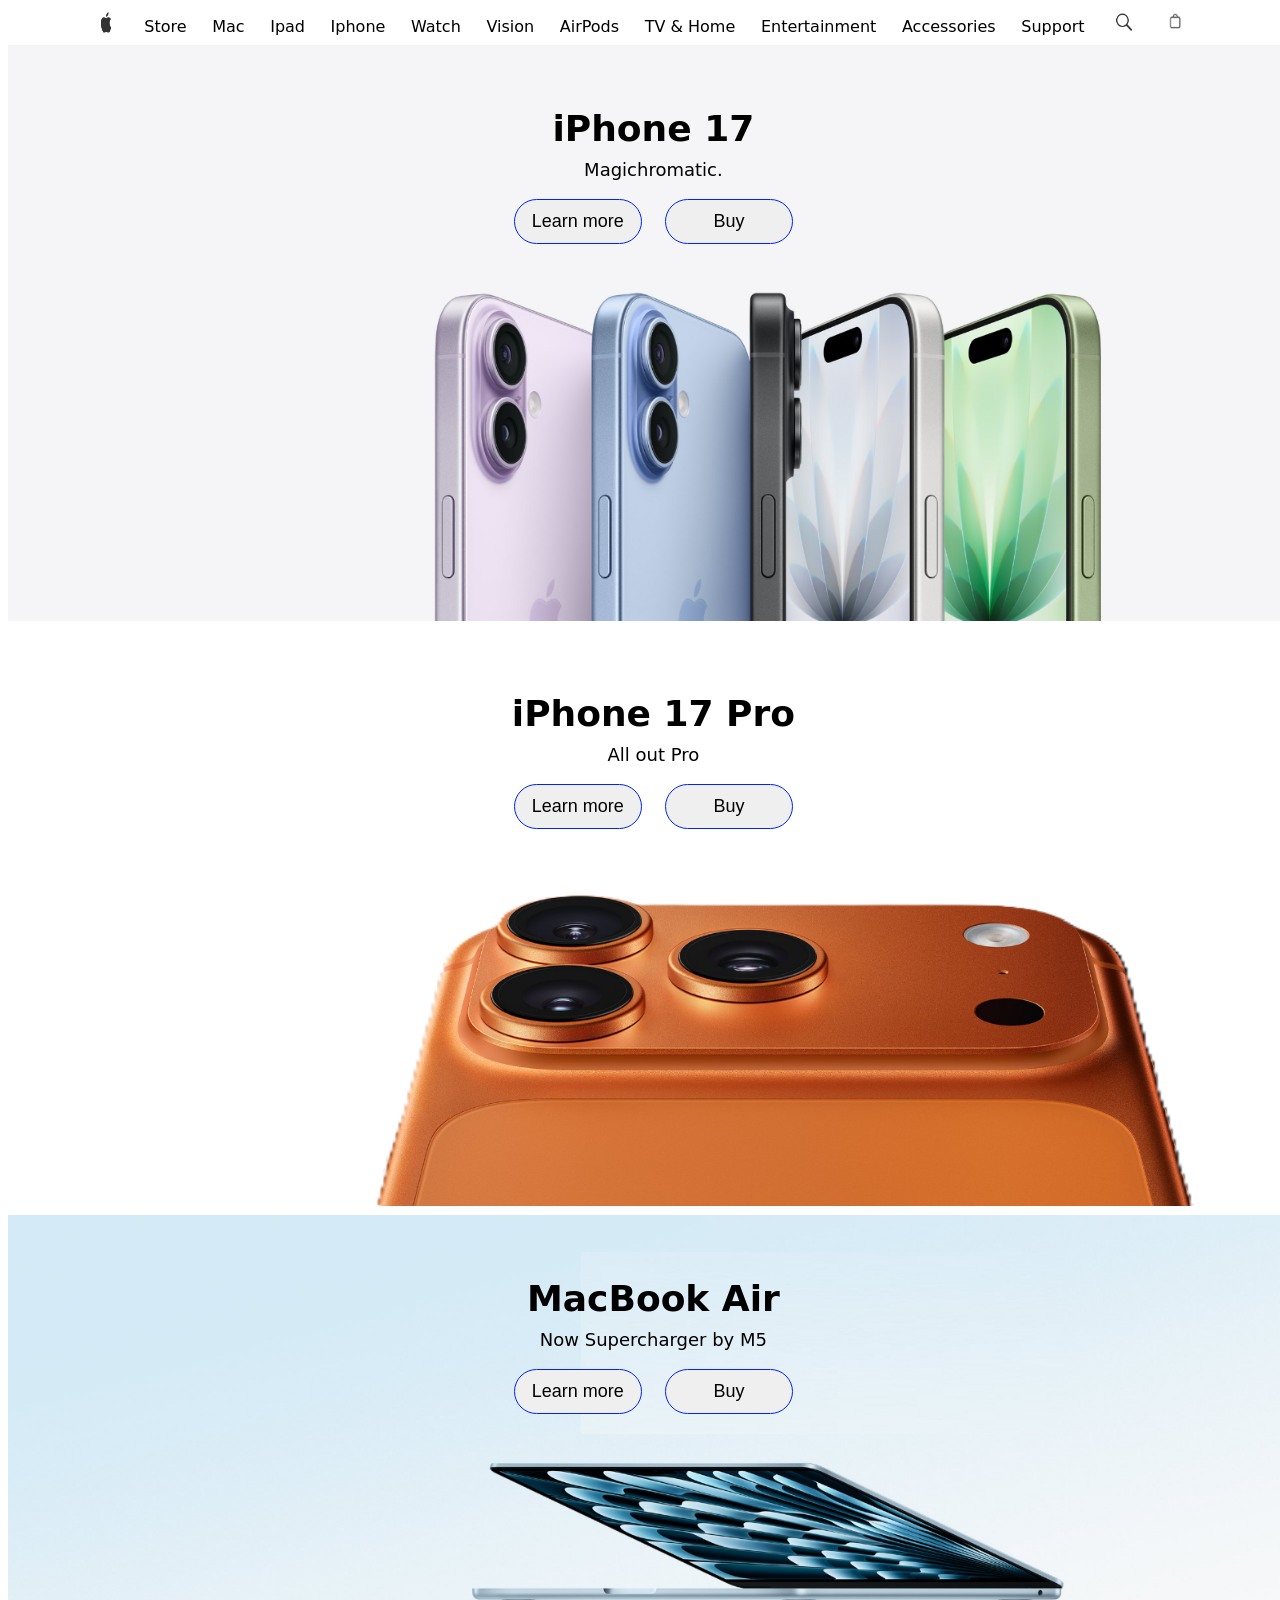
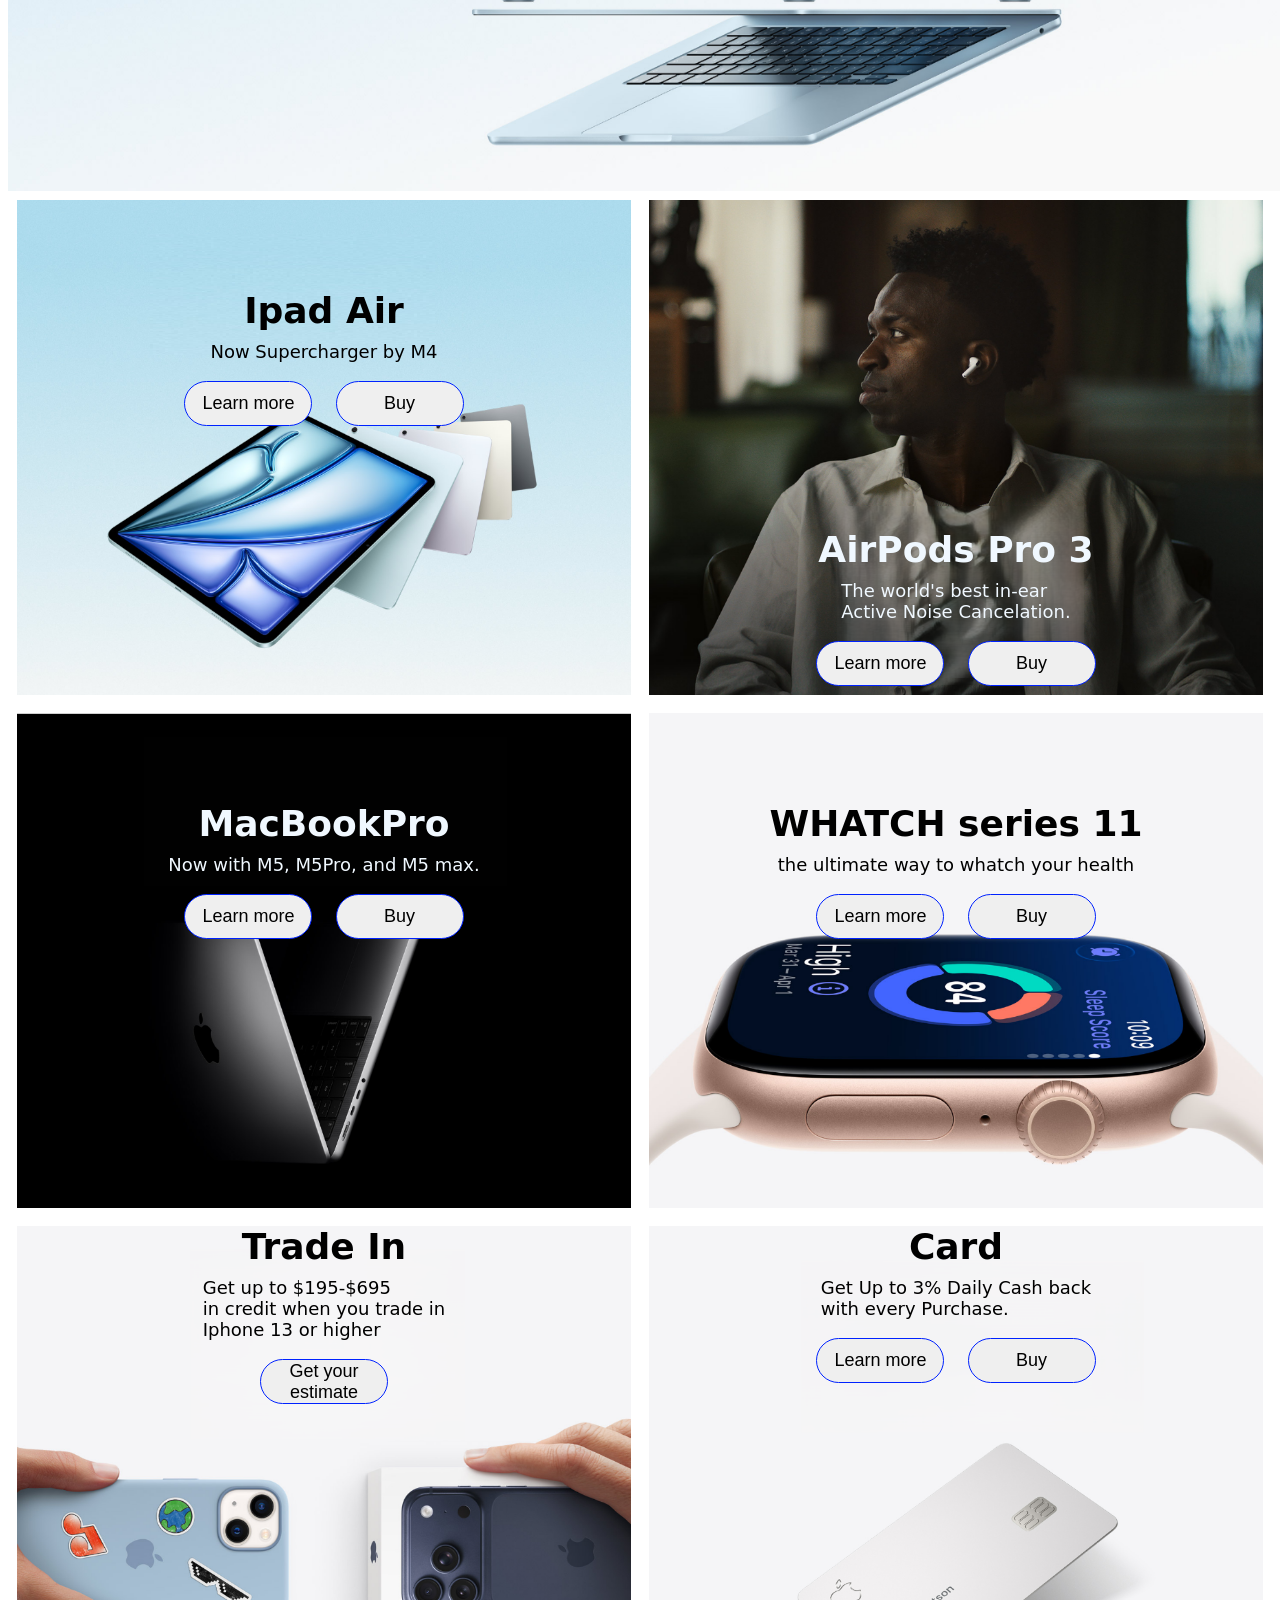
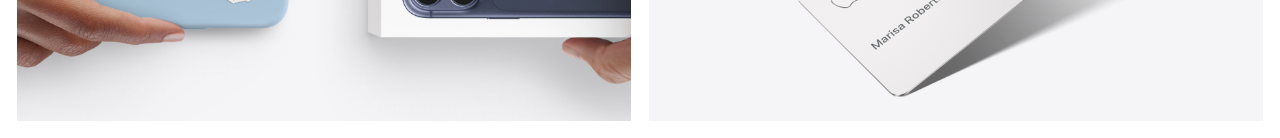
==== index.html @ b1826f2d "add all of" ====
<!doctype html>
<html lang="en">
  <head>
    <meta charset="UTF-8" />
    <meta name="viewport" content="width=device-width, initial-scale=1.0" />
    <title>Apple Colne</title>
    <link rel="stylesheet" href="./sytle.css" />
  </head>
  <body>
    <div class="navbar">
      <img src="./Apple.png" alt="" />
      <a href="">Store</a>
      <a href="">Mac</a>
      <a href="">Ipad</a>
      <a href="">Iphone</a>
      <a href="">Watch</a><a href="">Vision</a>
      <a href="">AirPods</a>
      <a href="">TV & Home</a>
      <a href="">Entertainment</a>
      <a href="">Accessories</a>
      <a href="">Support</a>
      <img src="./search.png" alt="" />
      <img src="./Shop.png" alt="" />
    </div>
    <div class="asosiy01">
      <h1>iPhone 17</h1>
      <p>Magichromatic.</p>
      <div class="button">
        <button>Learn more</button>
        <button>Buy</button>
      </div>
    </div>
    <div class="asosiy02">
      <h1>iPhone 17 Pro</h1>
      <p>All out Pro</p>
      <div class="button">
        <button>Learn more</button>
        <button>Buy</button>
      </div>
    </div>
    <div class="asosiy03">
      <h1>MacBook Air</h1>
      <p>Now Supercharger by M5</p>
      <div class="button">
        <button>Learn more</button>
        <button>Buy</button>
      </div>
    </div>
    <div class="bannerX2">
      <div class="banner1">
        <h1>Ipad Air</h1>
        <p>Now Supercharger by M4</p>
        <div class="button">
          <button>Learn more</button>
          <button>Buy</button>
        </div>
      </div>

      <div class="banner2">
        <h1>AirPods Pro 3</h1>
        <p>
          The world's best in-ear <br />
          Active Noise Cancelation.
        </p>
        <div class="button">
          <button>Learn more</button>
          <button>Buy</button>
        </div>
      </div>
    </div>
    <div class="bannerX2">
      <div class="banner3">
        <h1>MacBookPro</h1>
        <p>Now with M5, M5Pro, and M5 max.</p>
        <div class="button">
          <button>Learn more</button>
          <button>Buy</button>
        </div>
      </div>

      <div class="banner4">
        <h1><b>WHATCH</b> series 11</h1>
        <p>the ultimate way to whatch your health</p>
        <div class="button">
          <button>Learn more</button>
          <button>Buy</button>
        </div>
      </div>
    </div>
    <div class="bannerX2">
      <div class="banner5">
        <h1>Trade In</h1>
        <p>
          Get up to $195-$695 <br />
          in credit when you trade in <br />
          Iphone 13 or higher
        </p>
        <div class="button">
          <button>Get your estimate</button>
        </div>
      </div>

      <div class="banner6">
        <h1><b>Card</b></h1>
        <p>
          Get Up to 3% Daily Cash back <br />
          with every Purchase.
        </p>
        <div class="button">
          <button>Learn more</button>
          <button>Buy</button>
        </div>
      </div>
    </div>
  </body>
</html>
---- sytle.css ----
body {
  font-family:
    system-ui,
    -apple-system,
    BlinkMacSystemFont,
    "Segoe UI",
    Roboto,
    Oxygen,
    Ubuntu,
    Cantarell,
    "Open Sans",
    "Helvetica Neue",
    sans-serif;
}
.navbar {
  display: flex;
  gap: 2vw;
  justify-content: center;
}
.navbar img {
  width: 2vw;
  height: 3vh;
}
.navbar a {
  margin-top: 1vh;
  text-decoration: none;
  color: black;
}
.asosiy01 {
  margin-top: 1vh;
  width: 91vw;
  height: 50vh;
  background-image: url(./01.png);
  background-repeat: no-repeat;
  background-size: cover;
  display: flex;
  flex-direction: column;
  align-items: center;

  padding: 7vh;
}
h1 {
  font-size: 4vh;
  margin: 0px;
}
p {
  margin: 10px;
  font-size: 2vh;
}

button {
  width: 10vw;
  height: 5vh;
  border-radius: 40vh;
  border: 1px solid rgb(0, 34, 255);
  margin: 1vh;
  font-size: 2vh;
}
button:hover {
  background-color: blue;
  color: azure;
}

.asosiy02 {
  margin-top: 1vh;
  width: 91vw;
  height: 50vh;
  background-image: url(./02.png);
  background-repeat: no-repeat;
  background-size: cover;
  display: flex;
  flex-direction: column;
  align-items: center;

  padding: 7vh;
}

.asosiy03 {
  margin-top: 1vh;
  width: 91vw;
  height: 50vh;
  background-image: url(./03.png);
  background-repeat: no-repeat;
  background-size: cover;
  display: flex;
  flex-direction: column;
  align-items: center;

  padding: 7vh;
}
.bannerX2 {
  display: flex;
}
.banner1 {
  margin: 1vh;
  width: 50%;
  height: 45vh;
  background-image: url(./04.png);
  background-repeat: no-repeat;
  background-size: cover;
  background-position: center;
  display: flex;
  flex-direction: column;
  align-items: center;
  padding-top: 10vh;
}
.banner2 {
  margin: 1vh;
  width: 50%;
  height: 45vh;
  background-image: url(./05.png);
  background-repeat: no-repeat;
  background-size: cover;
  background-position: center;
  display: flex;
  flex-direction: column;
  align-items: center;
  padding-top: 10vh;
  justify-content: end;
  color: aliceblue;
}
.banner3 {
  margin: 1vh;
  width: 50%;
  height: 45vh;
  background-image: url(./06.png);
  background-repeat: no-repeat;
  background-size: cover;
  background-position: center;
  display: flex;
  flex-direction: column;
  align-items: center;
  padding-top: 10vh;
  justify-content: start;
  color: aliceblue;
}
.banner4 {
  margin: 1vh;
  width: 50%;
  height: 45vh;
  background-image: url(./07.png);
  background-repeat: no-repeat;
  background-size: cover;
  background-position: center;
  display: flex;
  flex-direction: column;
  align-items: center;
  padding-top: 10vh;
}
.banner5 {
  margin: 1vh;
  width: 50%;
  height: 55vh;
  background-image: url(./08.png);
  background-repeat: no-repeat;
  background-size: cover;
  background-position: center;
  display: flex;
  flex-direction: column;
  align-items: center;
}
.banner6 {
  margin: 1vh;
  width: 50%;
  height: 55vh;
  background-image: url(./09.png);
  background-repeat: no-repeat;
  background-size: cover;
  background-position: center;
  display: flex;
  flex-direction: column;
  align-items: center;
}
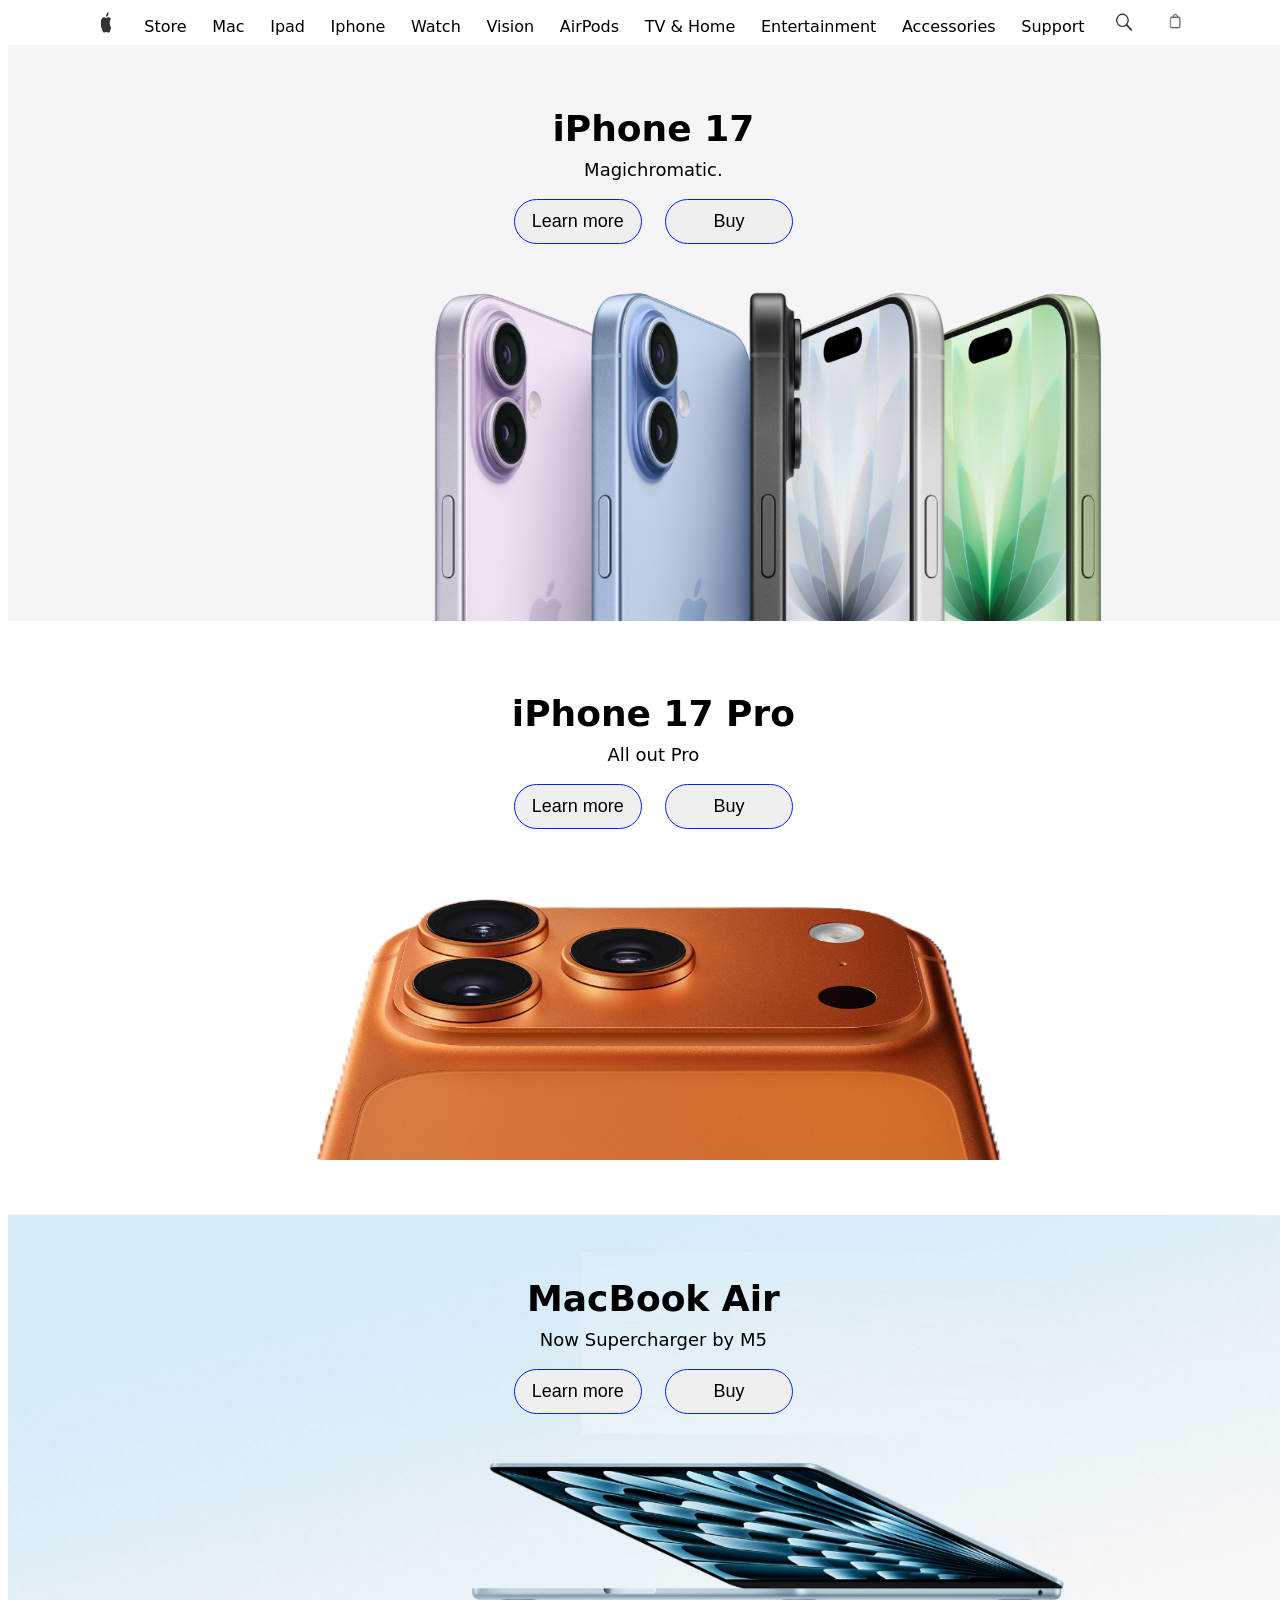
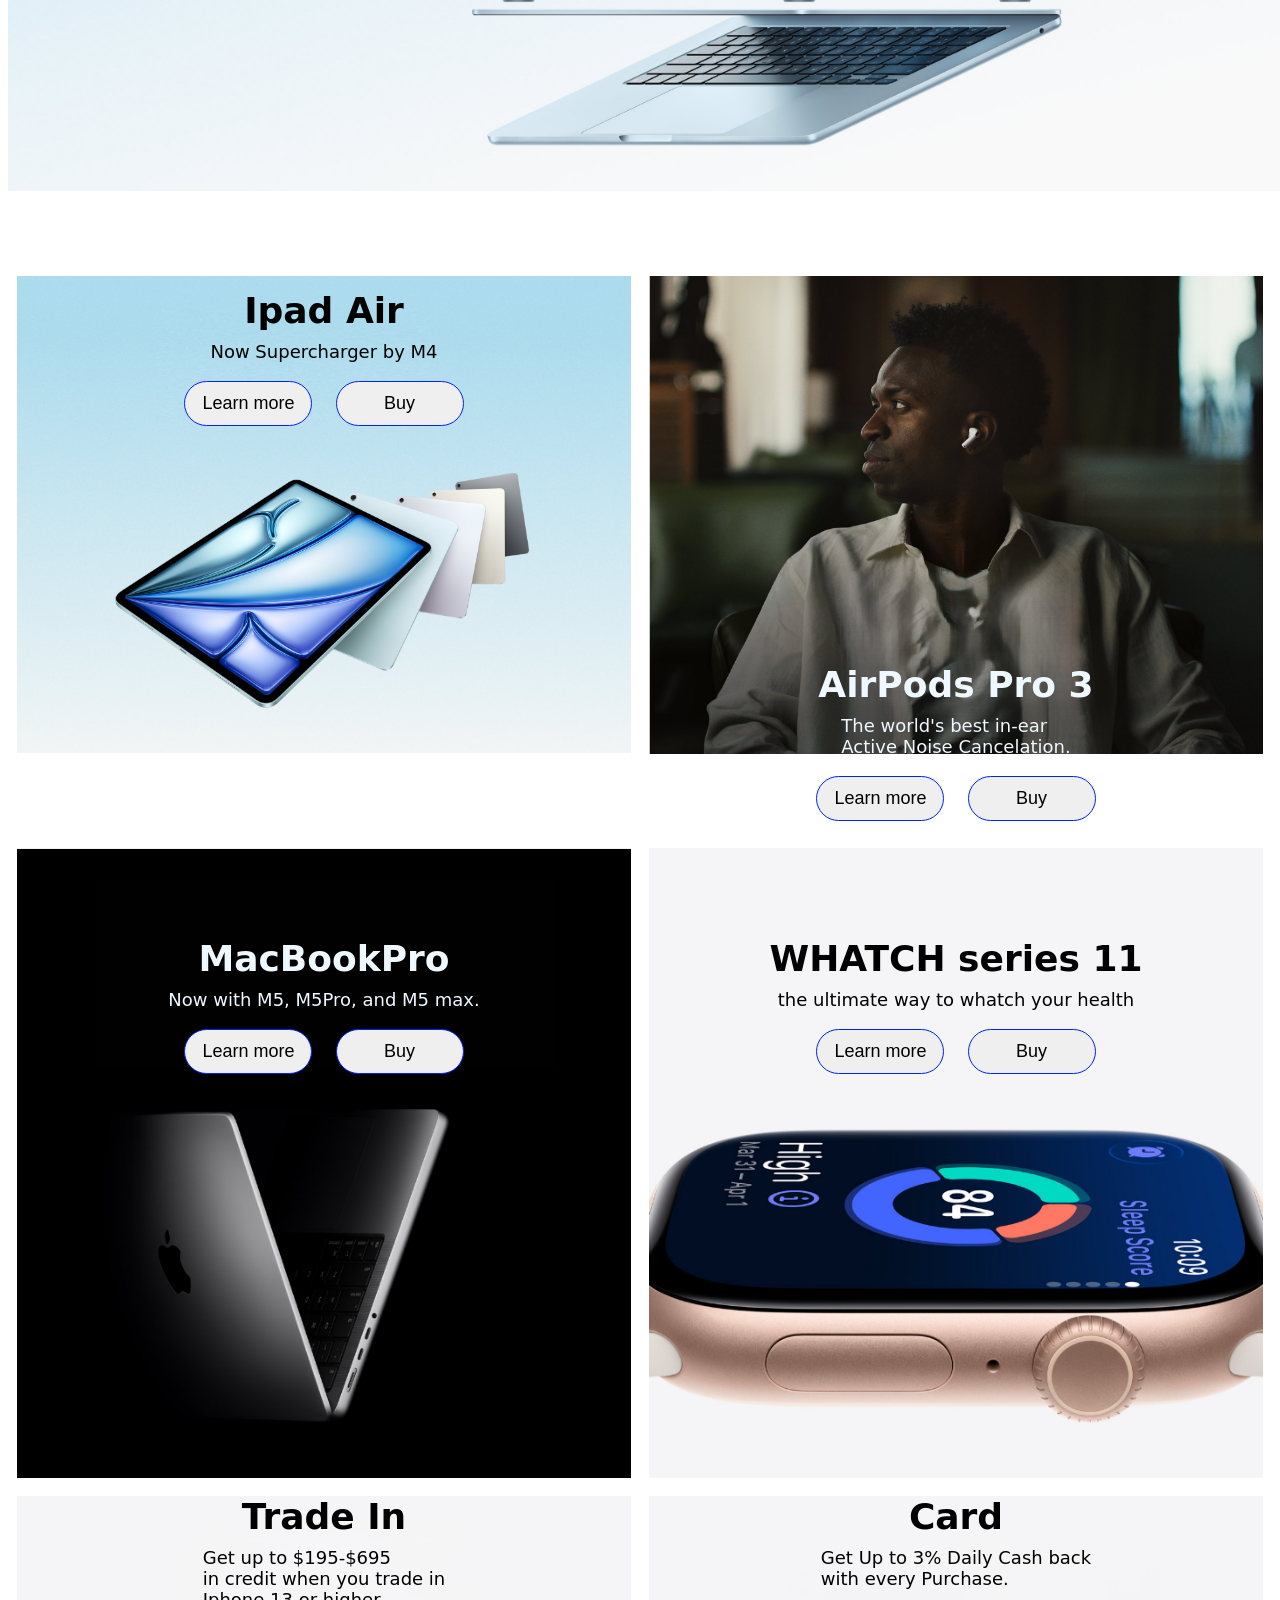
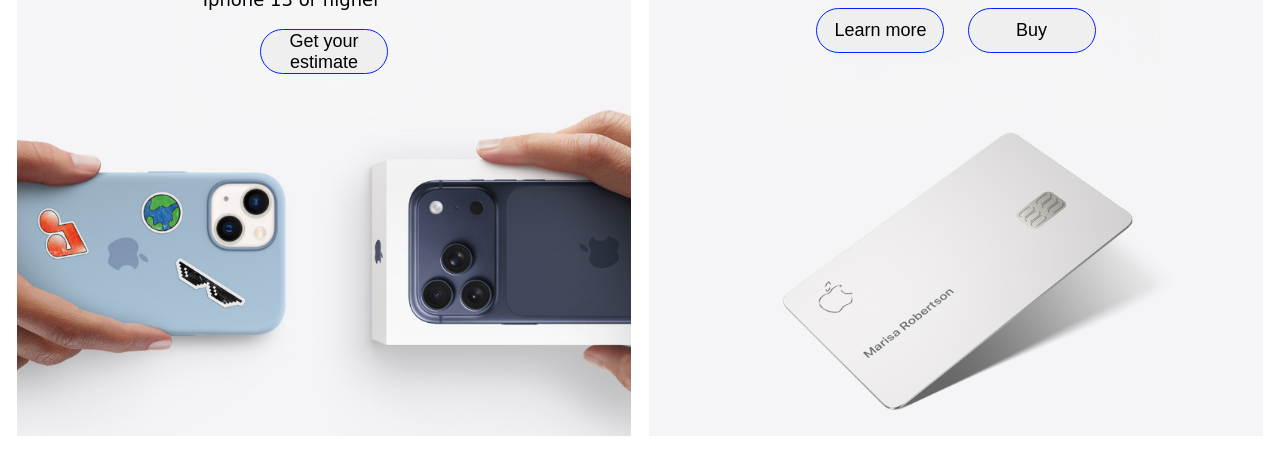
==== commit bec7dbd1: "123" ====
--- a/index.html
+++ b/index.html
@@ -4,6 +4,7 @@
     <meta charset="UTF-8" />
     <meta name="viewport" content="width=device-width, initial-scale=1.0" />
     <title>Apple Colne</title>
+    <link rel="icon" type="image/png" href="./logo.png" />
     <link rel="stylesheet" href="./sytle.css" />
   </head>
   <body>
--- a/sytle.css
+++ b/sytle.css
@@ -26,19 +26,6 @@
   text-decoration: none;
   color: black;
 }
-.asosiy01 {
-  margin-top: 1vh;
-  width: 91vw;
-  height: 50vh;
-  background-image: url(./01.png);
-  background-repeat: no-repeat;
-  background-size: cover;
-  display: flex;
-  flex-direction: column;
-  align-items: center;
-
-  padding: 7vh;
-}
 h1 {
   font-size: 4vh;
   margin: 0px;
@@ -60,6 +47,18 @@
   background-color: blue;
   color: azure;
 }
+.asosiy01 {
+  margin-top: 1vh;
+  width: 91vw;
+  height: 50vh;
+  background-image: url(./01.png);
+  background-repeat: no-repeat;
+  background-size: cover;
+  display: flex;
+  flex-direction: column;
+  align-items: center;
+  padding: 7vh;
+}
 
 .asosiy02 {
   margin-top: 1vh;
@@ -67,11 +66,11 @@
   height: 50vh;
   background-image: url(./02.png);
   background-repeat: no-repeat;
-  background-size: cover;
+  background-size: 100%;
+  background-position: center;
   display: flex;
   flex-direction: column;
   align-items: center;
-
   padding: 7vh;
 }
 
@@ -85,7 +84,6 @@
   display: flex;
   flex-direction: column;
   align-items: center;
-
   padding: 7vh;
 }
 .bannerX2 {
@@ -94,10 +92,10 @@
 .banner1 {
   margin: 1vh;
   width: 50%;
-  height: 45vh;
+  height: 60vh;
   background-image: url(./04.png);
   background-repeat: no-repeat;
-  background-size: cover;
+  background-size: 100%;
   background-position: center;
   display: flex;
   flex-direction: column;
@@ -107,10 +105,10 @@
 .banner2 {
   margin: 1vh;
   width: 50%;
-  height: 45vh;
+  height: 60vh;
   background-image: url(./05.png);
   background-repeat: no-repeat;
-  background-size: cover;
+  background-size: 100%;
   background-position: center;
   display: flex;
   flex-direction: column;
@@ -122,7 +120,7 @@
 .banner3 {
   margin: 1vh;
   width: 50%;
-  height: 45vh;
+  height: 60vh;
   background-image: url(./06.png);
   background-repeat: no-repeat;
   background-size: cover;
@@ -137,7 +135,7 @@
 .banner4 {
   margin: 1vh;
   width: 50%;
-  height: 45vh;
+  height: 60vh;
   background-image: url(./07.png);
   background-repeat: no-repeat;
   background-size: cover;
@@ -150,7 +148,7 @@
 .banner5 {
   margin: 1vh;
   width: 50%;
-  height: 55vh;
+  height: 60vh;
   background-image: url(./08.png);
   background-repeat: no-repeat;
   background-size: cover;
@@ -162,7 +160,7 @@
 .banner6 {
   margin: 1vh;
   width: 50%;
-  height: 55vh;
+  height: 60vh;
   background-image: url(./09.png);
   background-repeat: no-repeat;
   background-size: cover;
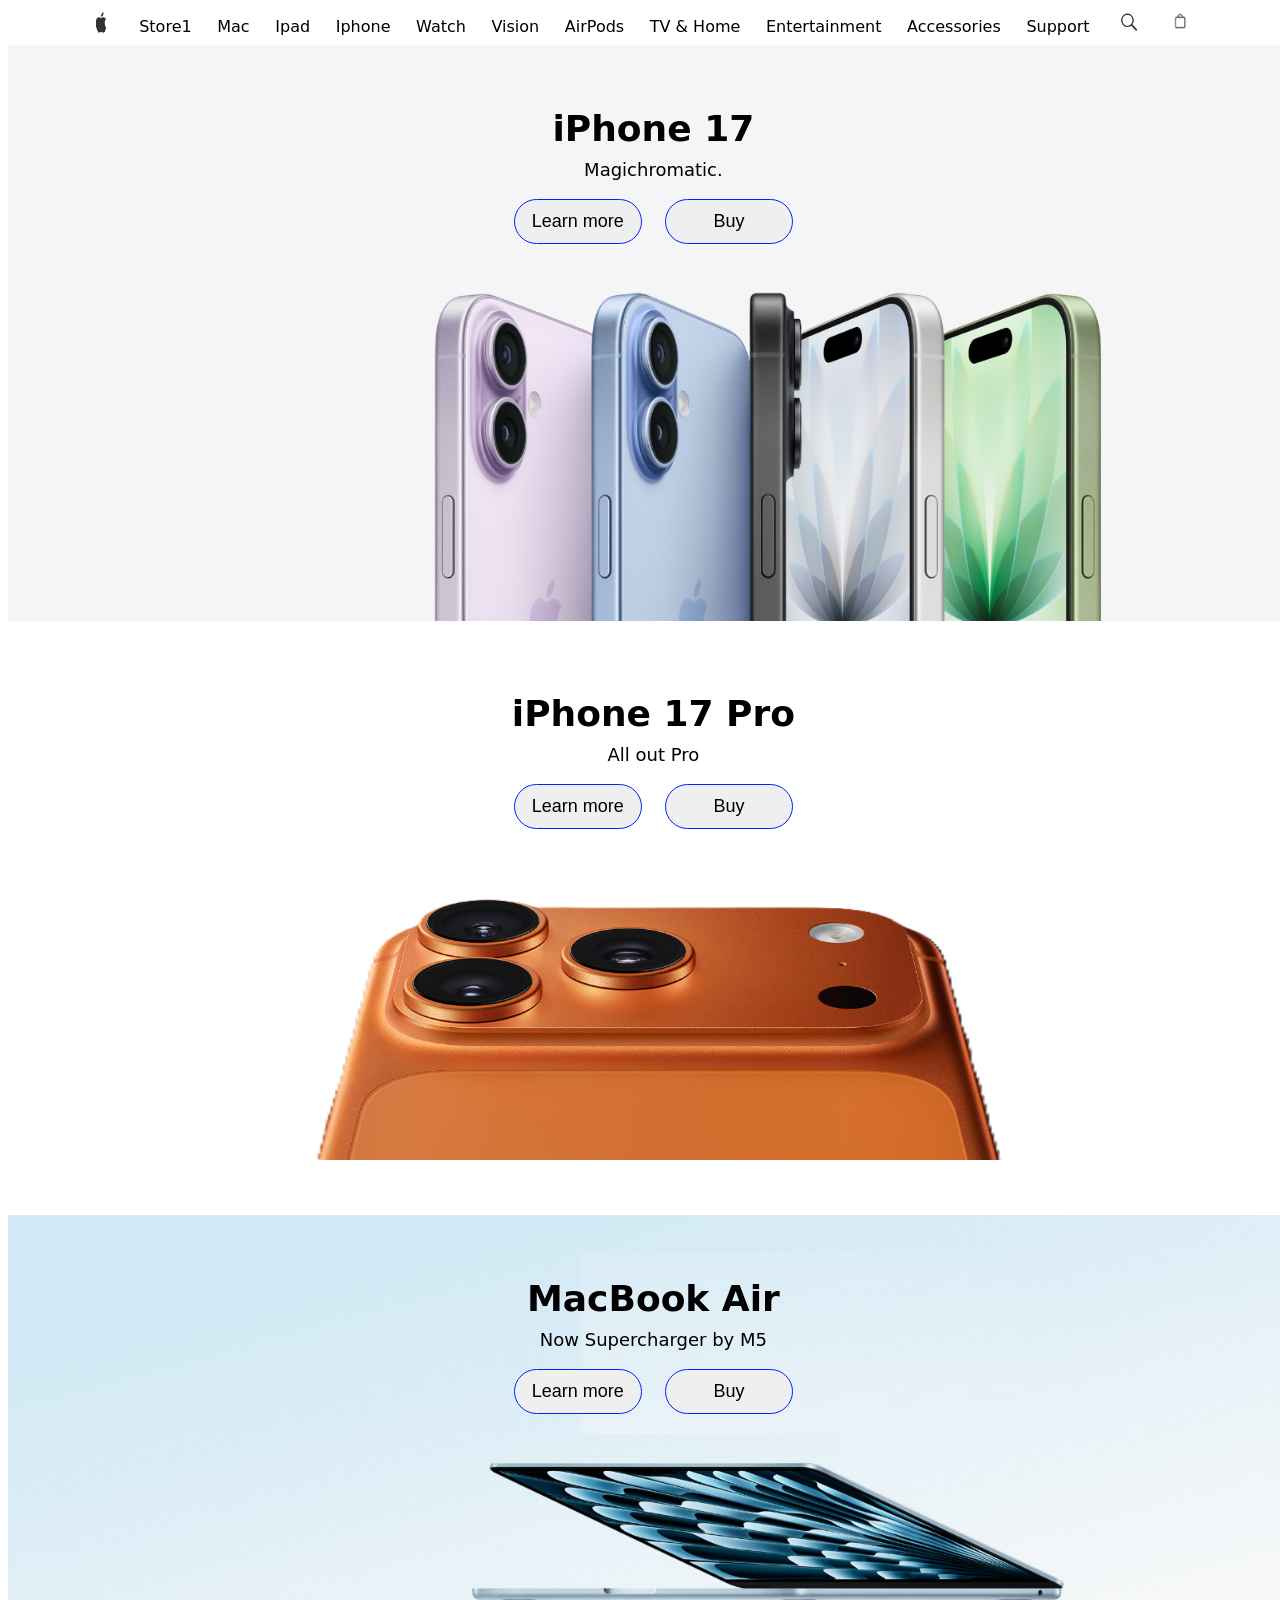
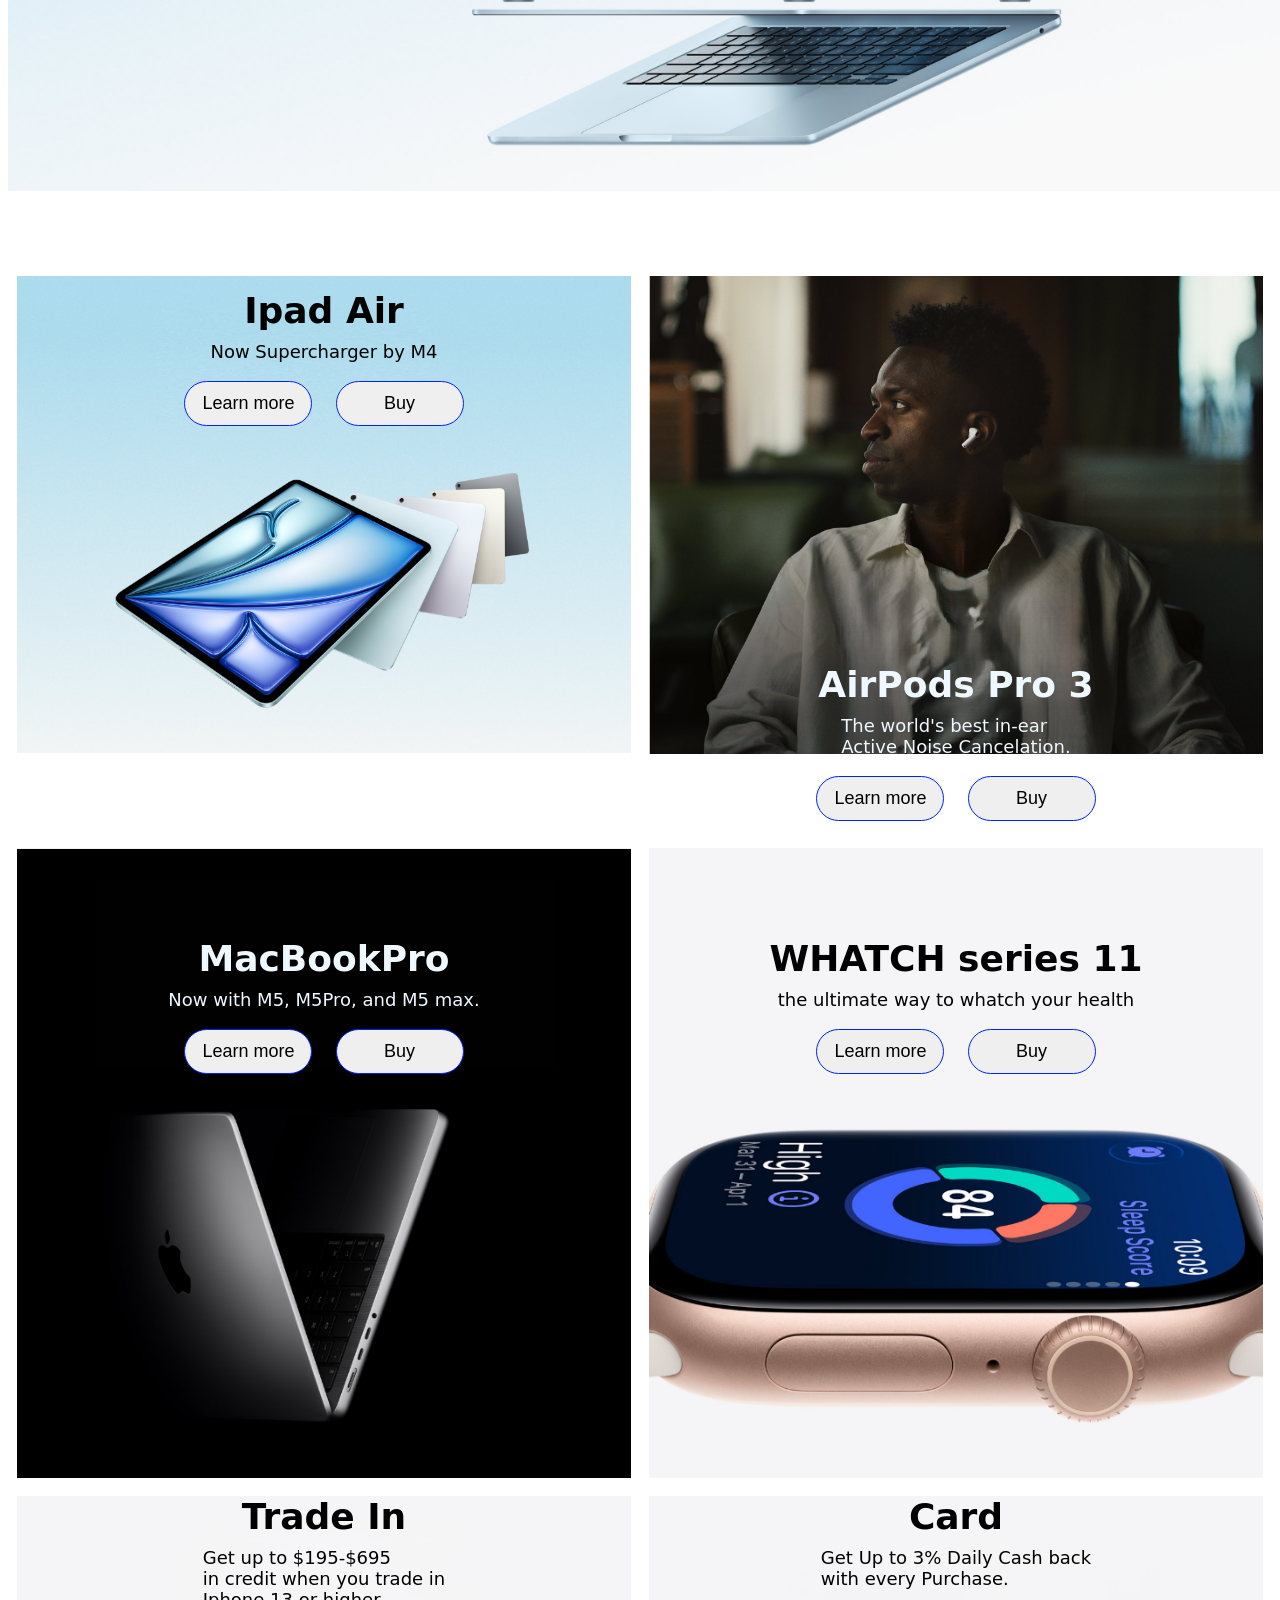
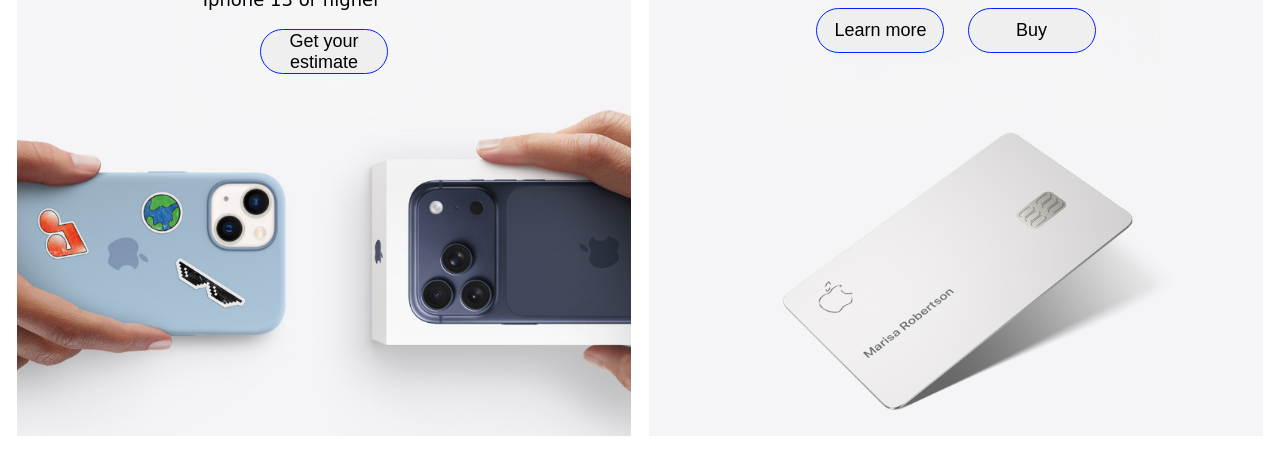
==== commit e4073158: "1" ====
--- a/index.html
+++ b/index.html
@@ -10,7 +10,7 @@
   <body>
     <div class="navbar">
       <img src="./Apple.png" alt="" />
-      <a href="">Store</a>
+      <a href="">Store1</a>
       <a href="">Mac</a>
       <a href="">Ipad</a>
       <a href="">Iphone</a>
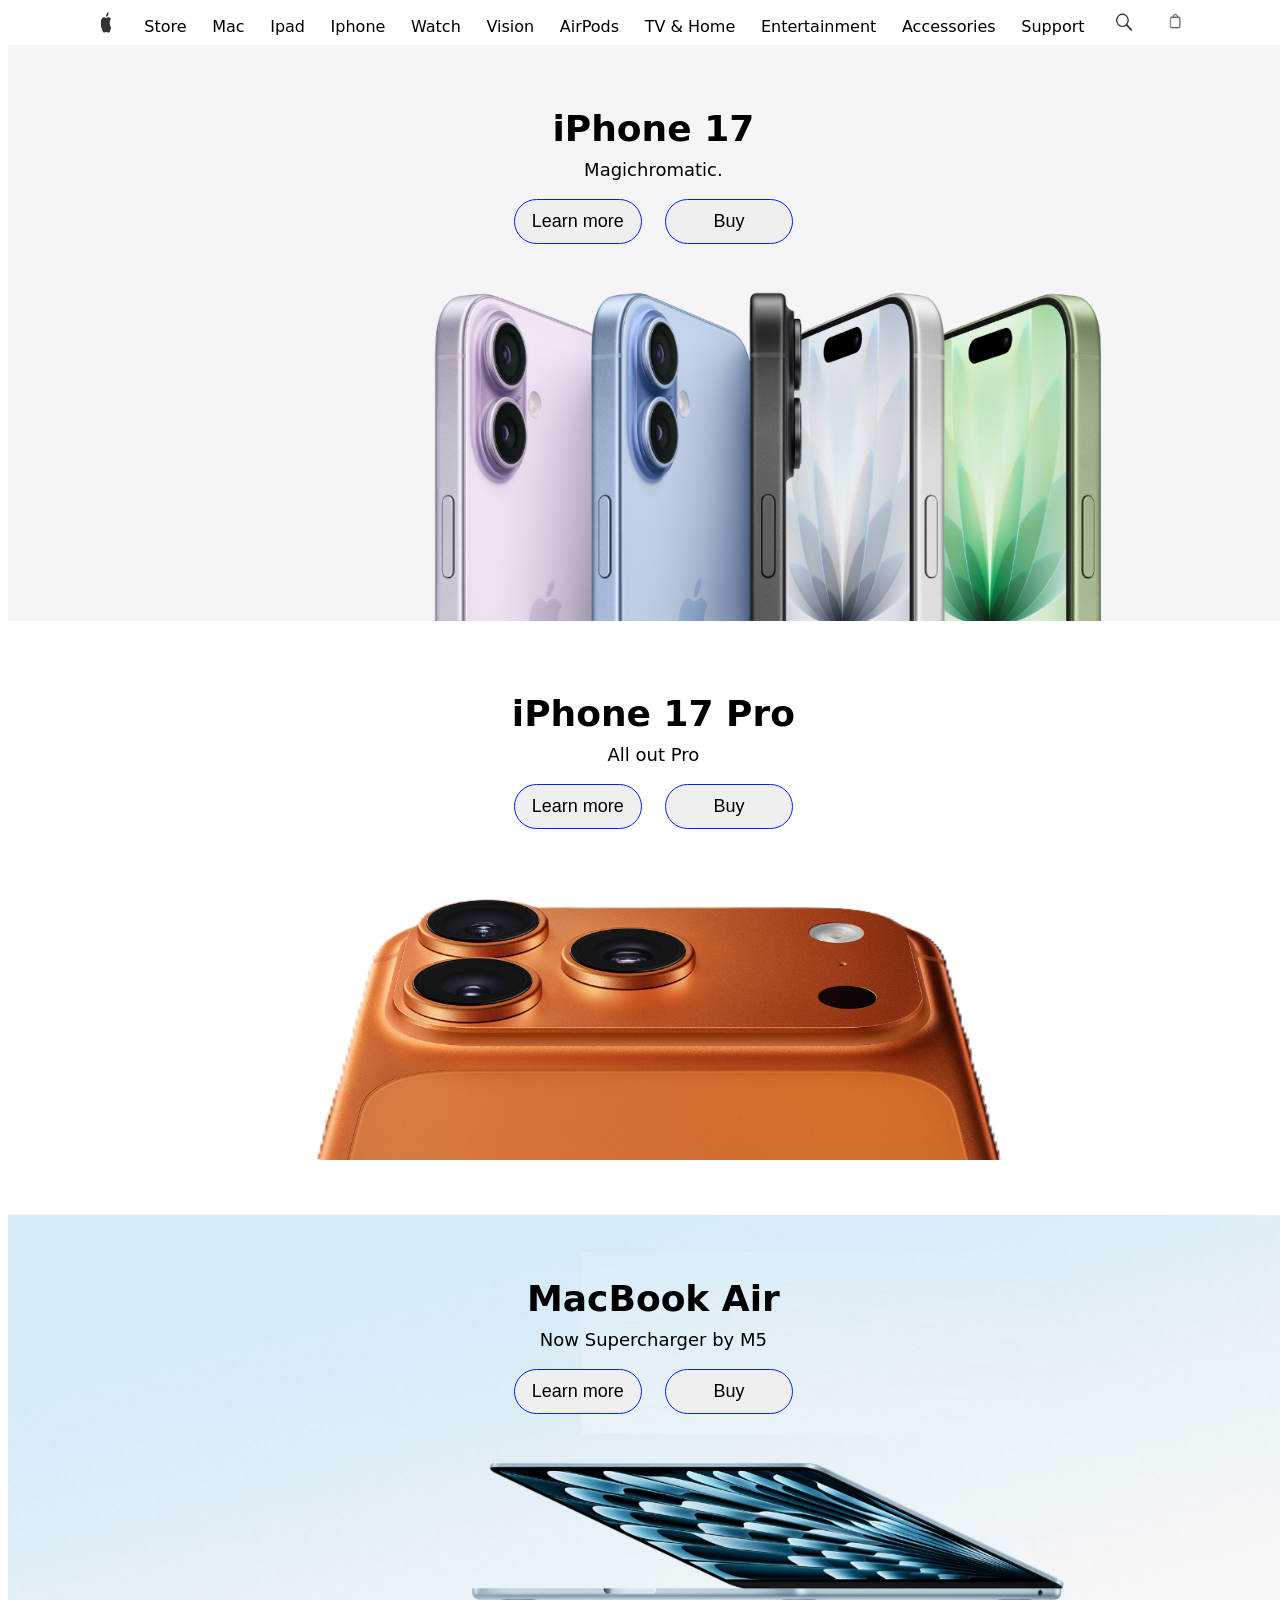
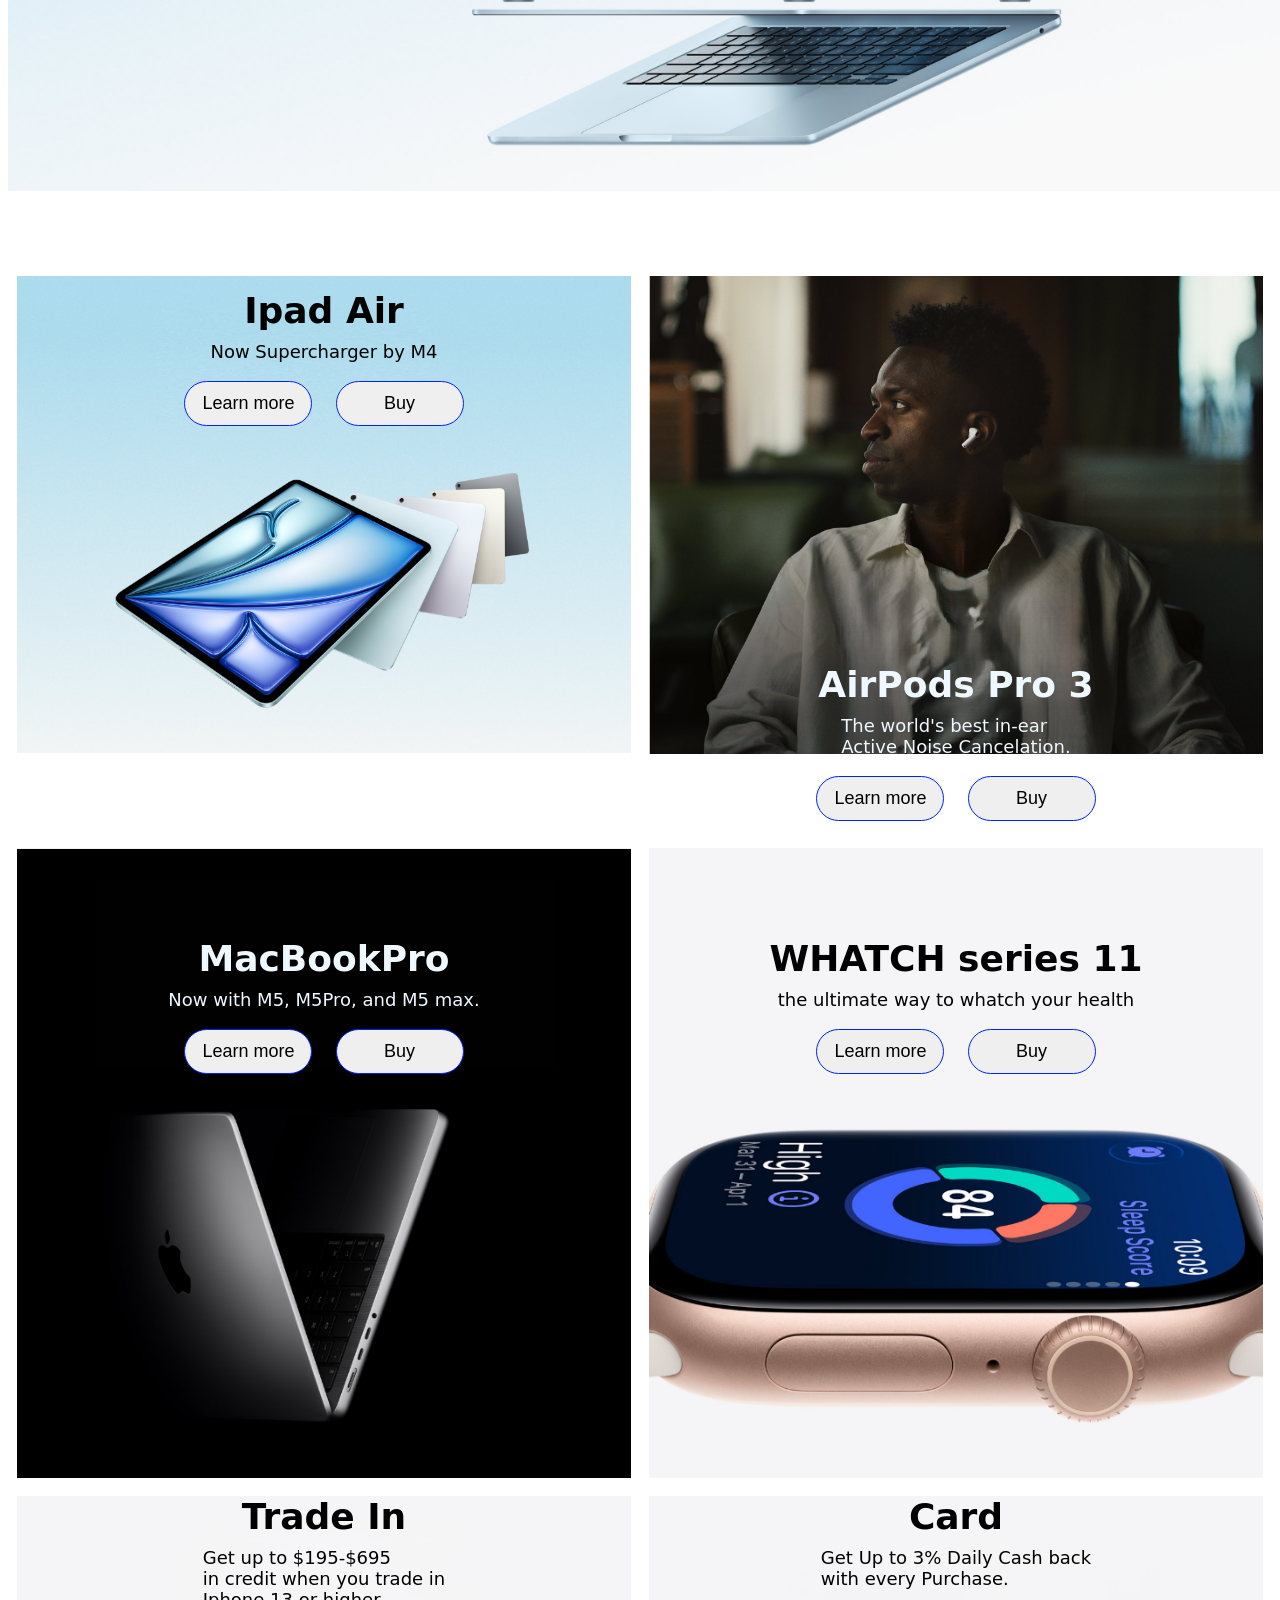
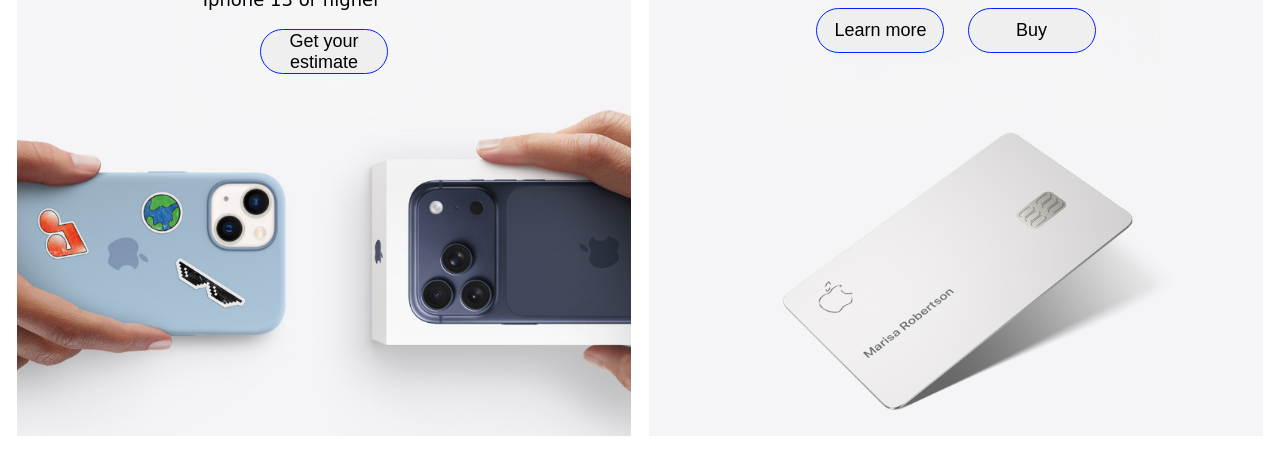
==== commit 9fc21186: "" ====
--- a/index.html
+++ b/index.html
@@ -10,7 +10,7 @@
   <body>
     <div class="navbar">
       <img src="./Apple.png" alt="" />
-      <a href="">Store1</a>
+      <a href="">Store</a>
       <a href="">Mac</a>
       <a href="">Ipad</a>
       <a href="">Iphone</a>
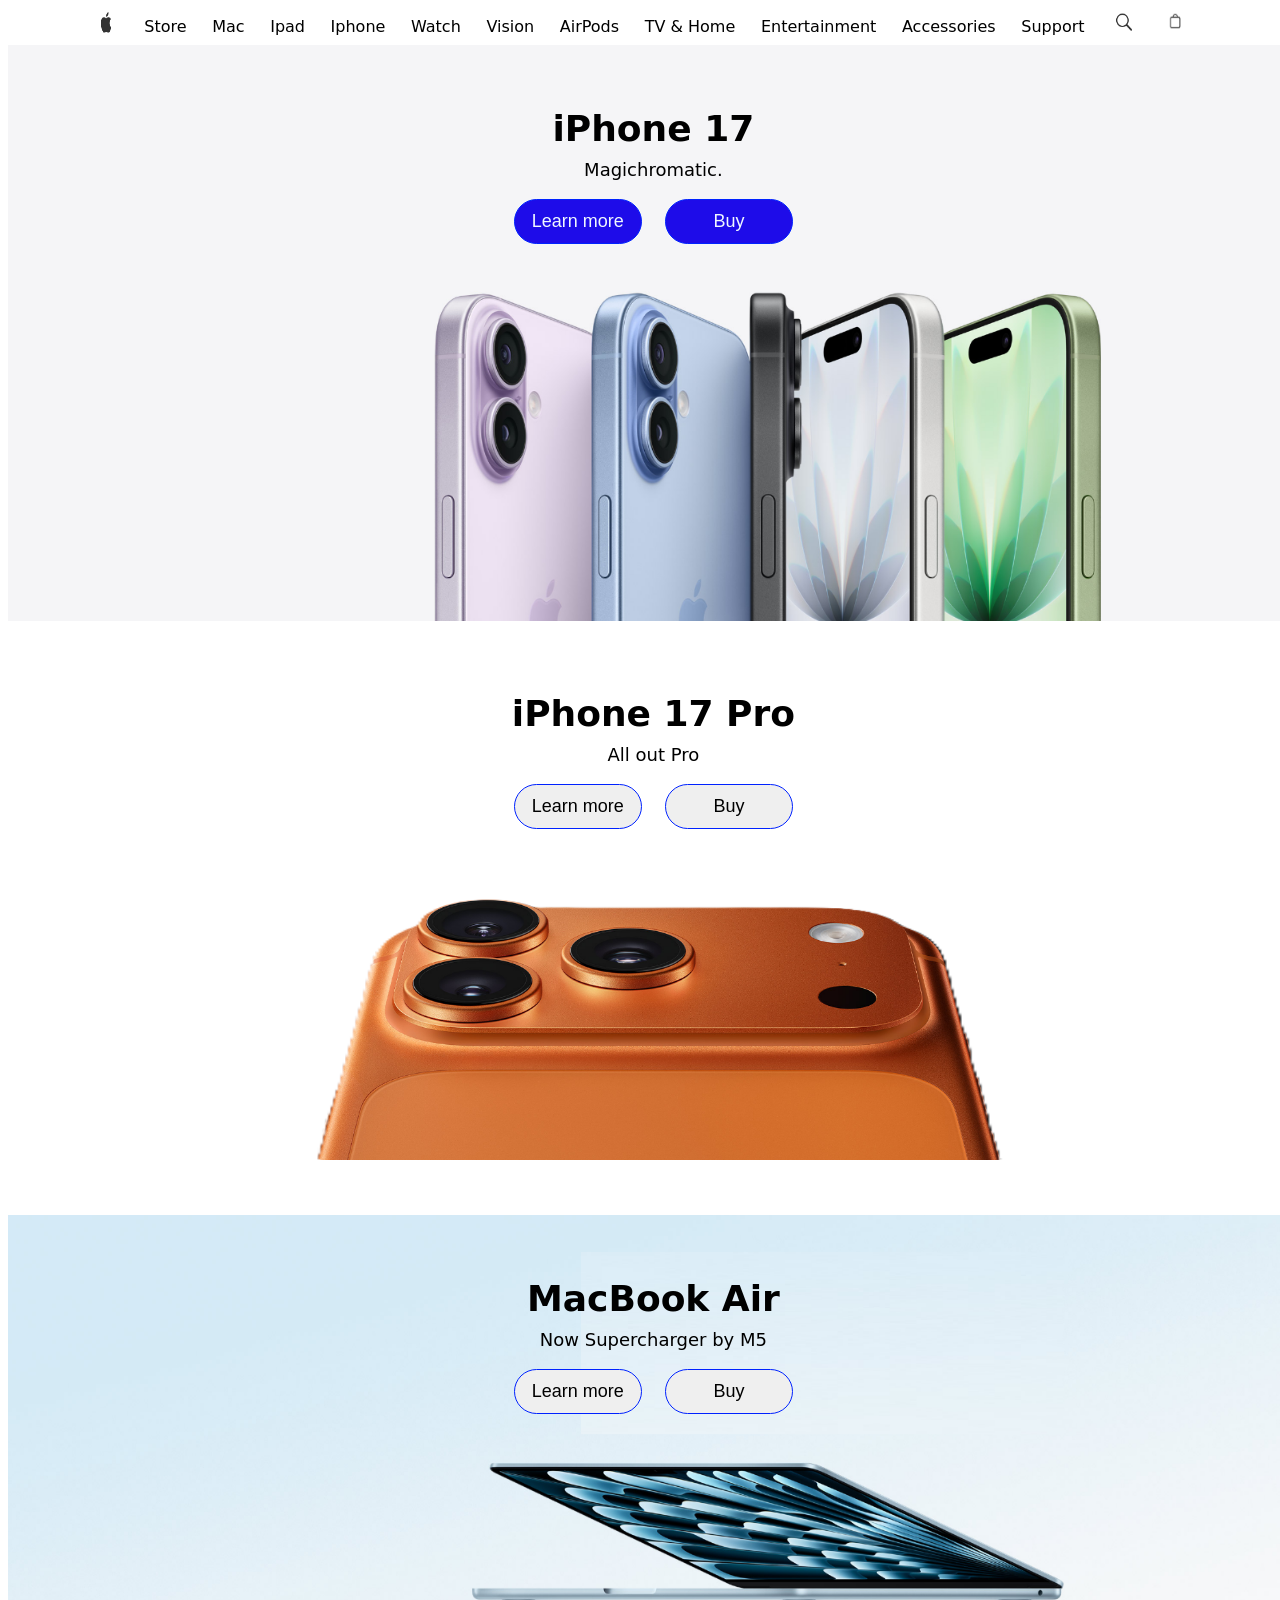
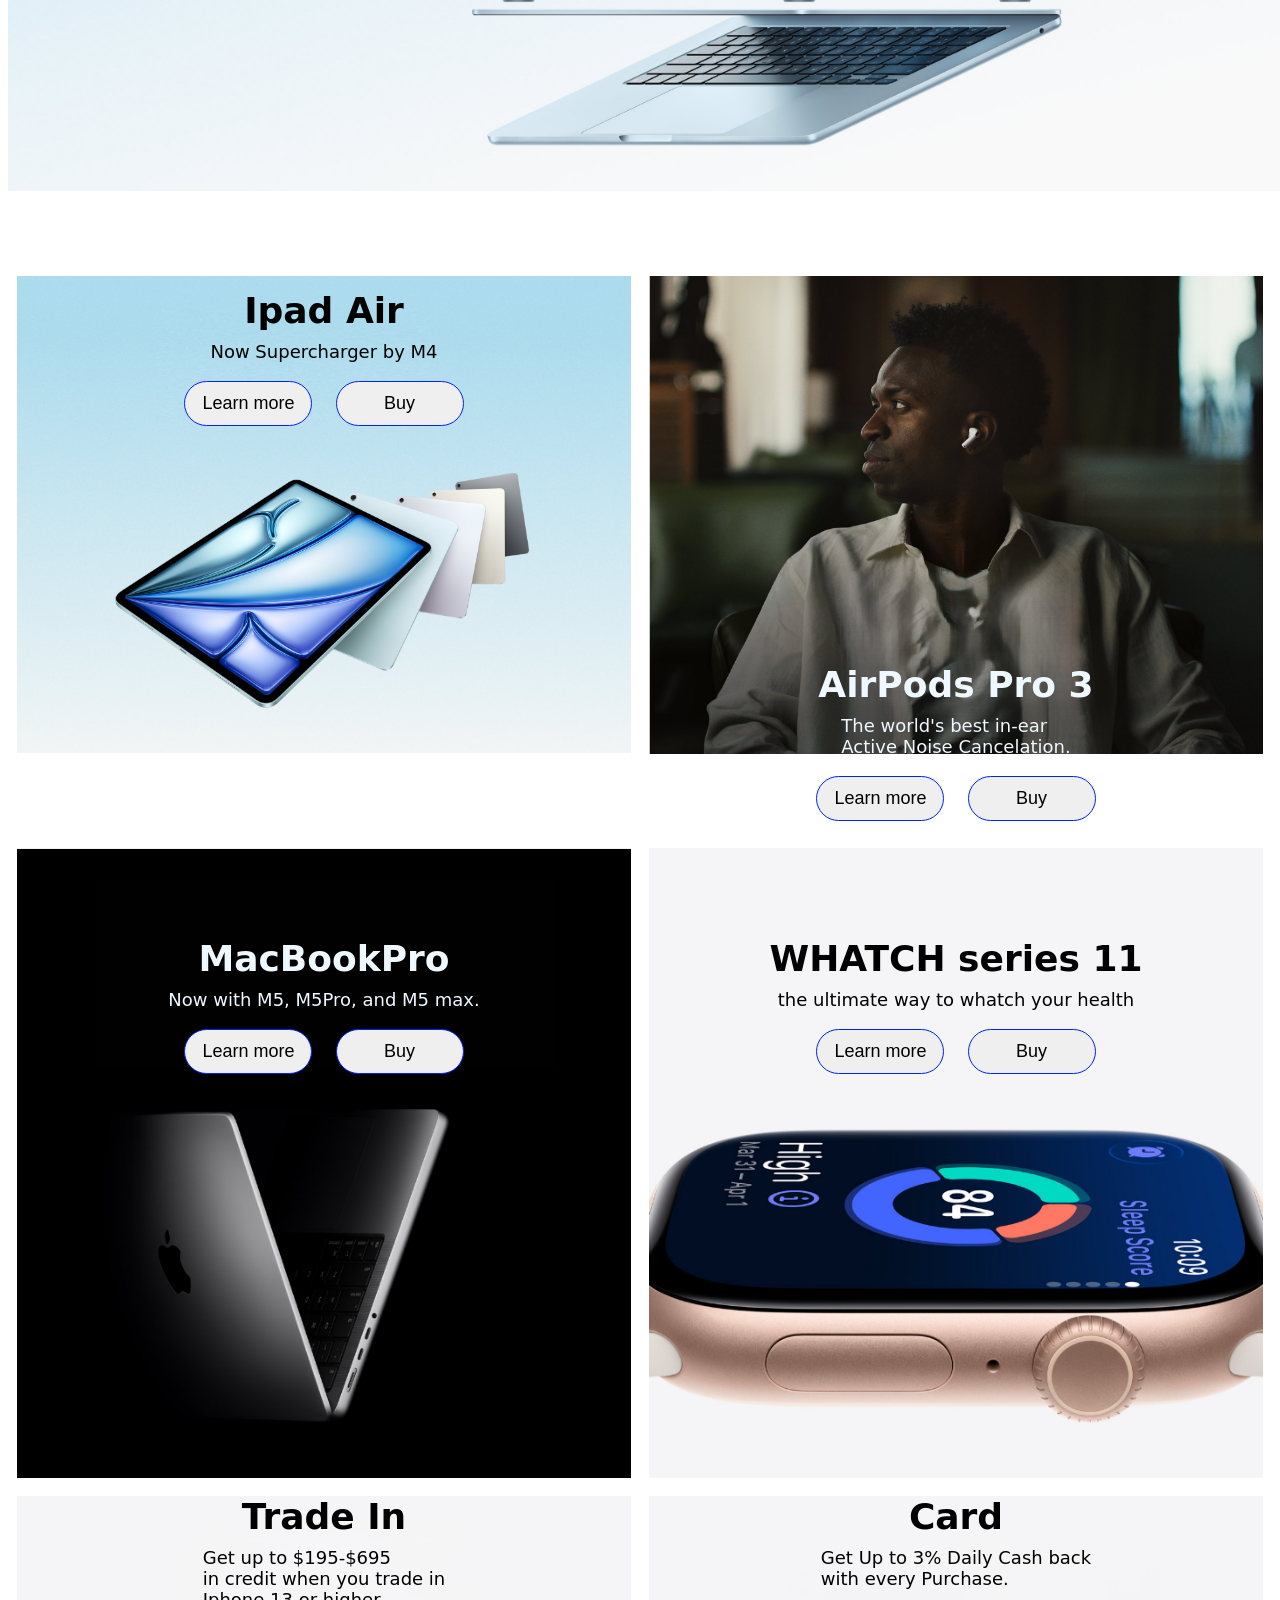
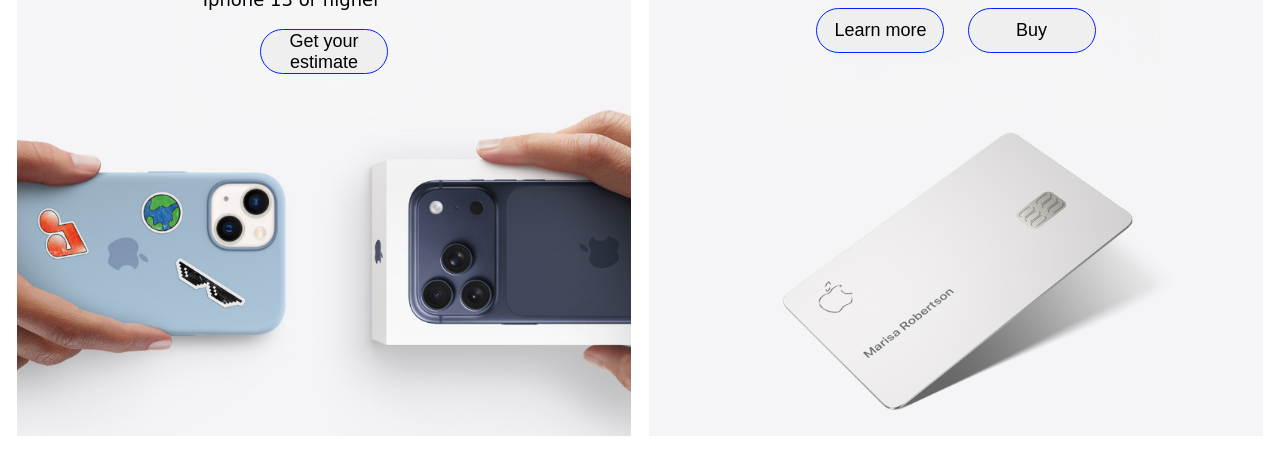
==== commit 57f015a5: "1234" ====
--- a/index.html
+++ b/index.html
@@ -27,8 +27,8 @@
       <h1>iPhone 17</h1>
       <p>Magichromatic.</p>
       <div class="button">
-        <button>Learn more</button>
-        <button>Buy</button>
+        <button class="Shaxzod">Learn more</button>
+        <button class="Shaxzod">Buy</button>
       </div>
     </div>
     <div class="asosiy02">
--- a/sytle.css
+++ b/sytle.css
@@ -42,6 +42,10 @@
   border: 1px solid rgb(0, 34, 255);
   margin: 1vh;
   font-size: 2vh;
+}
+.Shaxzod {
+  background-color: rgb(30, 12, 233);
+  color: aliceblue;
 }
 button:hover {
   background-color: blue;
